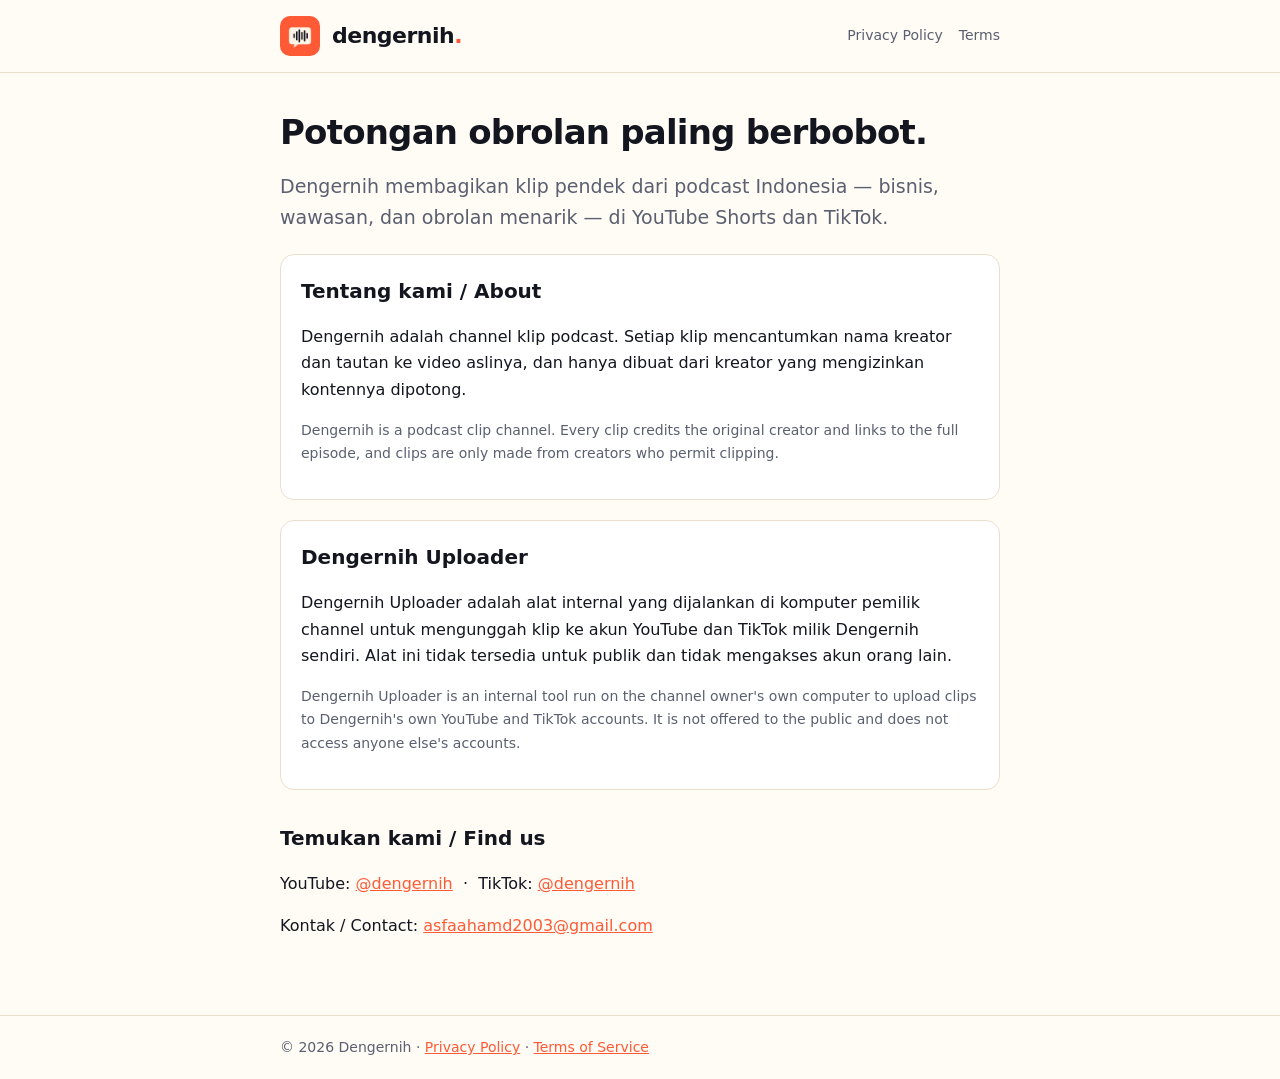
==== index.html @ 7e829c50 "Situs Dengernih: beranda, privacy policy, terms" ====
﻿<!doctype html>
<html lang="id">
<head>
<meta charset="utf-8">
<meta name="viewport" content="width=device-width,initial-scale=1">
<title>Dengernih</title>
<meta name="description" content="Dengernih — potongan obrolan & podcast paling berbobot.">
<link rel="icon" href="logo.png">
<link rel="stylesheet" href="style.css">
</head>
<body>
<header><div class="wrap">
  <img src="logo.png" alt="Dengernih logo">
  <a class="brand" href="index.html">dengernih<span>.</span></a>
  <nav><a href="privacy.html">Privacy Policy</a><a href="terms.html">Terms</a></nav>
</div></header>
<main><div class="wrap">
  <h1>Potongan obrolan paling berbobot.</h1>
  <p class="lead">Dengernih membagikan klip pendek dari podcast Indonesia — bisnis, wawasan, dan obrolan menarik — di YouTube Shorts dan TikTok.</p>

  <div class="card">
    <h2 style="margin-top:0">Tentang kami / About</h2>
    <p>Dengernih adalah channel klip podcast. Setiap klip mencantumkan nama kreator dan tautan ke video aslinya, dan hanya dibuat dari kreator yang mengizinkan kontennya dipotong.</p>
    <p class="meta">Dengernih is a podcast clip channel. Every clip credits the original creator and links to the full episode, and clips are only made from creators who permit clipping.</p>
  </div>

  <div class="card">
    <h2 style="margin-top:0">Dengernih Uploader</h2>
    <p>Dengernih Uploader adalah alat internal yang dijalankan di komputer pemilik channel untuk mengunggah klip ke akun YouTube dan TikTok milik Dengernih sendiri. Alat ini tidak tersedia untuk publik dan tidak mengakses akun orang lain.</p>
    <p class="meta">Dengernih Uploader is an internal tool run on the channel owner's own computer to upload clips to Dengernih's own YouTube and TikTok accounts. It is not offered to the public and does not access anyone else's accounts.</p>
  </div>

  <h2>Temukan kami / Find us</h2>
  <p>YouTube: <a href="https://www.youtube.com/@dengernih">@dengernih</a> &nbsp;·&nbsp; TikTok: <a href="https://www.tiktok.com/@dengernih">@dengernih</a></p>
  <p>Kontak / Contact: <a href="mailto:asfaahamd2003@gmail.com">asfaahamd2003@gmail.com</a></p>
</div></main>
<footer><div class="wrap">© 2026 Dengernih · <a href="privacy.html">Privacy Policy</a> · <a href="terms.html">Terms of Service</a></div></footer>
</body>
</html>
---- style.css ----
:root{--ink:#14161F;--coral:#FF5A36;--cream:#FFF4E6;--bg:#FFFBF5;--fg:#14161F;--muted:#5B6070;--card:#FFFFFF;--line:#EADFCF}
@media (prefers-color-scheme:dark){:root{--bg:#14161F;--fg:#FFF4E6;--muted:#A7ABBA;--card:#1C1F2B;--line:#2A2E3C}}
*{box-sizing:border-box}
body{margin:0;background:var(--bg);color:var(--fg);font:16px/1.65 system-ui,-apple-system,"Segoe UI",Roboto,sans-serif}
a{color:var(--coral)}
.wrap{max-width:760px;margin:0 auto;padding:0 20px}
header{border-bottom:1px solid var(--line)}
header .wrap{display:flex;align-items:center;gap:12px;padding-top:16px;padding-bottom:16px}
header img{width:40px;height:40px;border-radius:10px}
header .brand{font-weight:900;font-size:22px;letter-spacing:-.5px;text-decoration:none;color:var(--fg)}
header .brand span{color:var(--coral)}
nav{margin-left:auto;display:flex;gap:16px;font-size:14px}
nav a{color:var(--muted);text-decoration:none}
nav a:hover{color:var(--coral)}
main{padding:40px 0 60px}
h1{font-size:34px;line-height:1.15;letter-spacing:-.8px;margin:0 0 8px}
h2{font-size:20px;margin:32px 0 8px}
.lead{font-size:19px;color:var(--muted)}
.card{background:var(--card);border:1px solid var(--line);border-radius:14px;padding:20px;margin:20px 0}
.meta{color:var(--muted);font-size:14px}
footer{border-top:1px solid var(--line);padding:20px 0;color:var(--muted);font-size:14px}
@media (max-width:520px){nav{gap:10px;font-size:13px}h1{font-size:28px}}
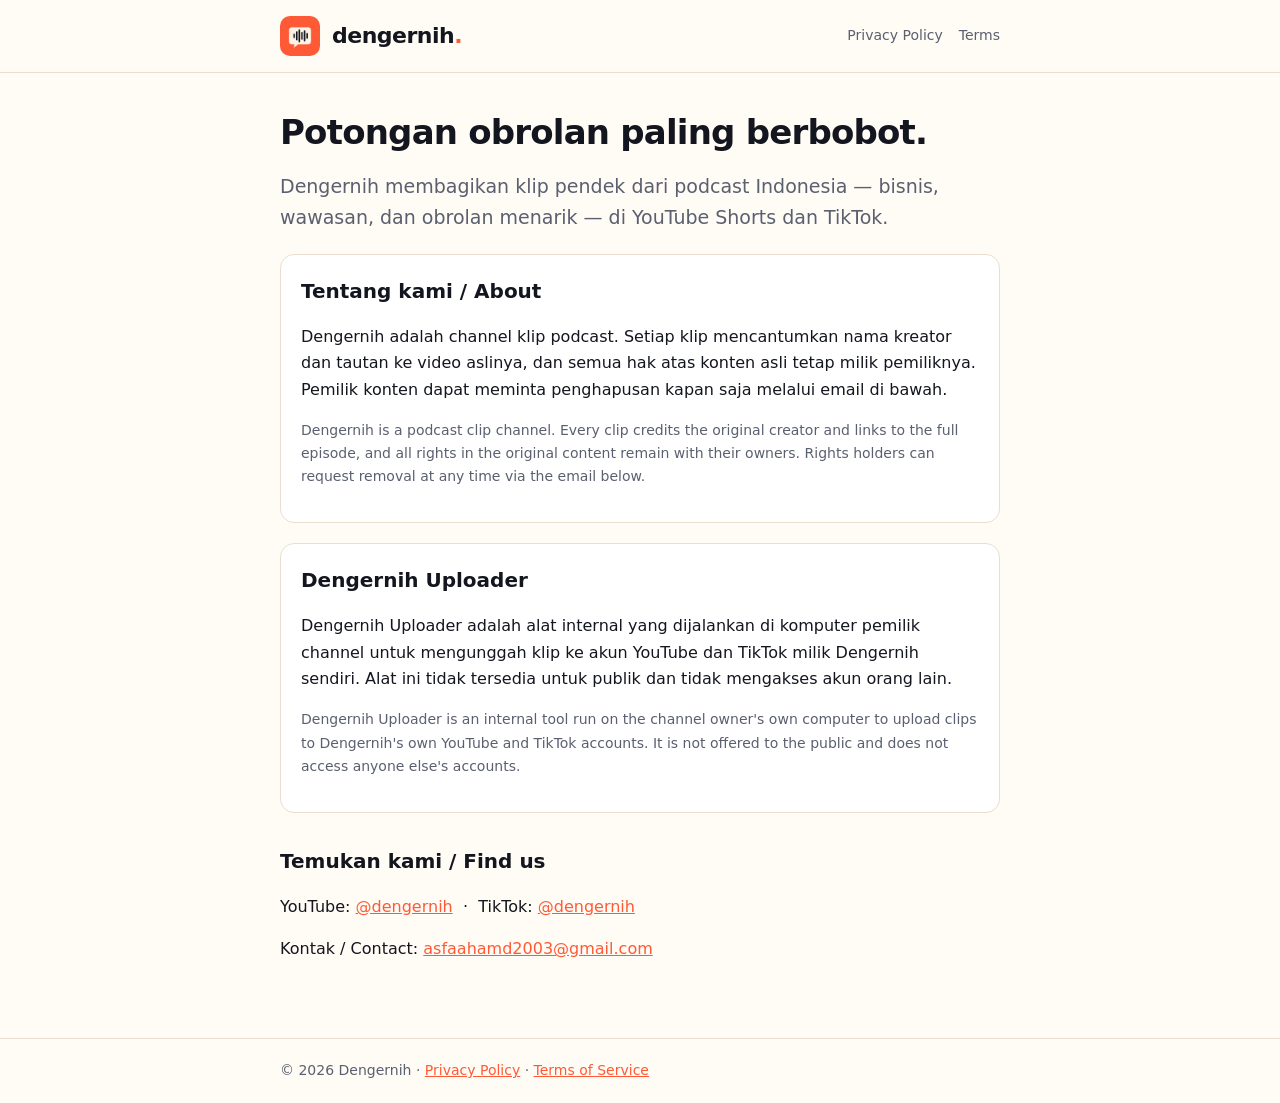
==== commit 59b47562: "Perbarui teks hak cipta" ====
--- a/index.html
+++ b/index.html
@@ -1,4 +1,4 @@
-﻿<!doctype html>
+<!doctype html>
 <html lang="id">
 <head>
 <meta charset="utf-8">
@@ -20,8 +20,8 @@
 
   <div class="card">
     <h2 style="margin-top:0">Tentang kami / About</h2>
-    <p>Dengernih adalah channel klip podcast. Setiap klip mencantumkan nama kreator dan tautan ke video aslinya, dan hanya dibuat dari kreator yang mengizinkan kontennya dipotong.</p>
-    <p class="meta">Dengernih is a podcast clip channel. Every clip credits the original creator and links to the full episode, and clips are only made from creators who permit clipping.</p>
+    <p>Dengernih adalah channel klip podcast. Setiap klip mencantumkan nama kreator dan tautan ke video aslinya, dan semua hak atas konten asli tetap milik pemiliknya. Pemilik konten dapat meminta penghapusan kapan saja melalui email di bawah.</p>
+    <p class="meta">Dengernih is a podcast clip channel. Every clip credits the original creator and links to the full episode, and all rights in the original content remain with their owners. Rights holders can request removal at any time via the email below.</p>
   </div>
 
   <div class="card">
